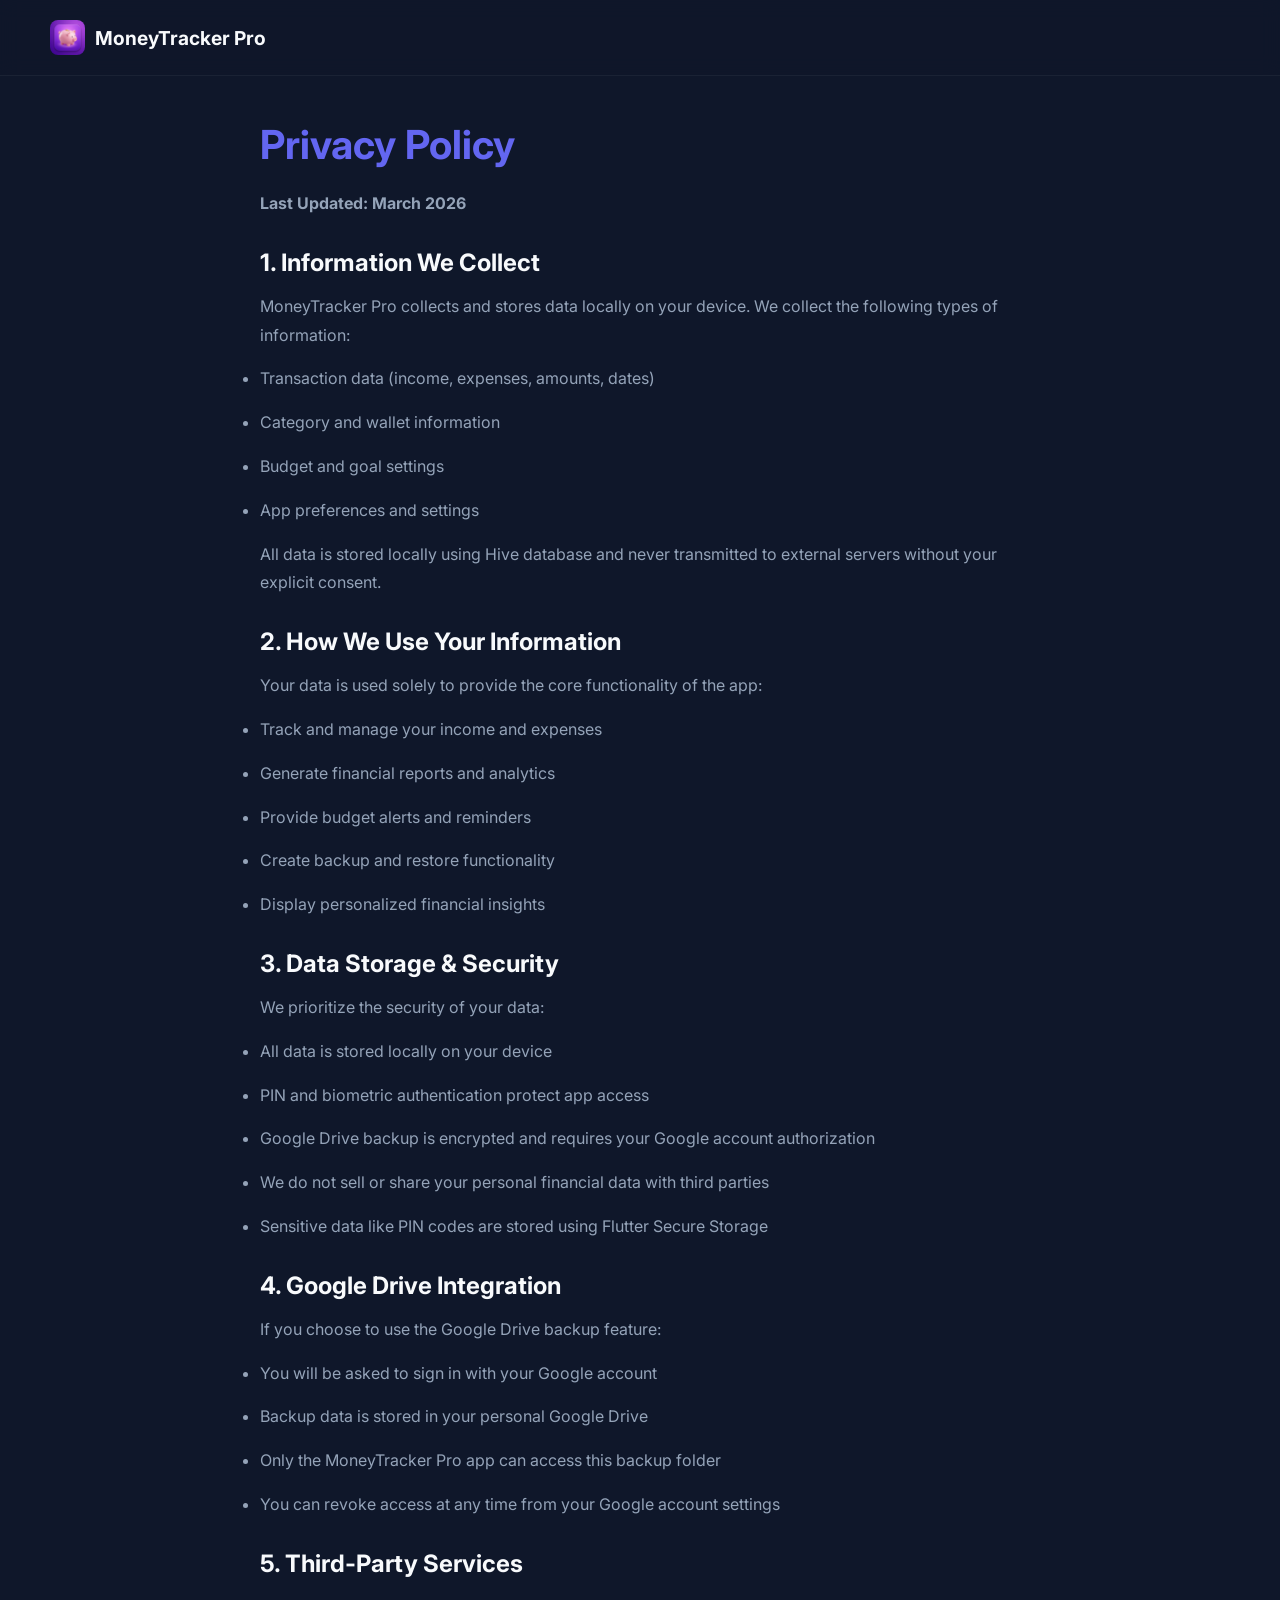
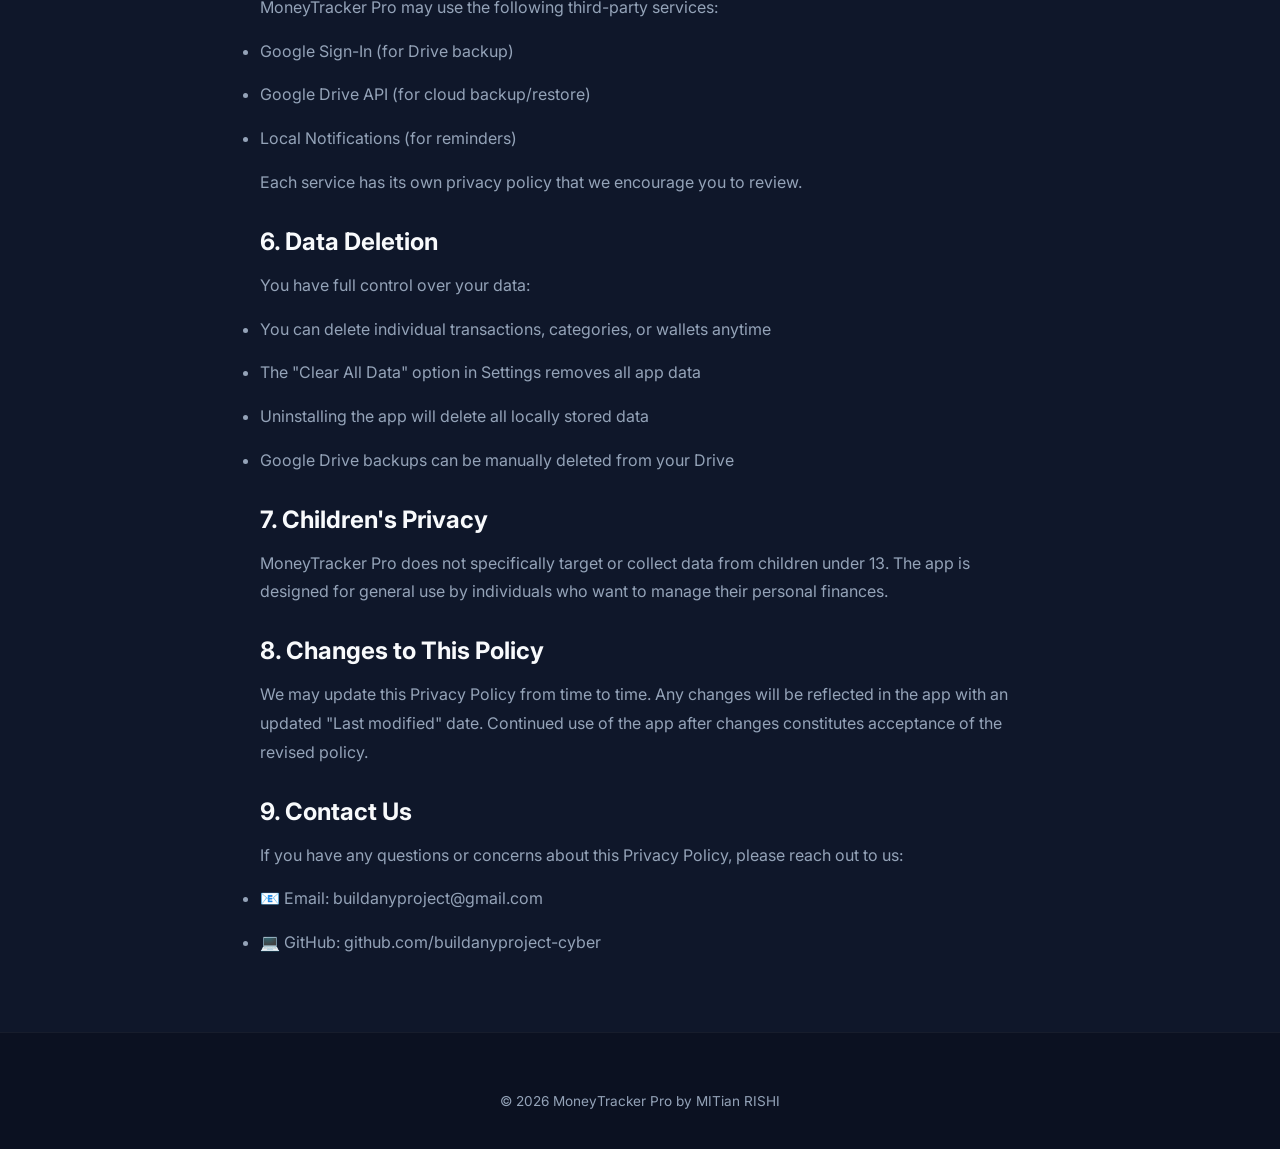
==== privacy.html @ 9db2c7a6 "Initial commit of MoneyTracker Pro landing page" ====
<!DOCTYPE html>
<html lang="en">

<head>
    <meta charset="UTF-8">
    <meta name="viewport" content="width=device-width, initial-scale=1.0">
    <title>Privacy Policy - MoneyTracker Pro</title>
    <link rel="stylesheet" href="style.css">
    <link href="https://fonts.googleapis.com/css2?family=Inter:wght@300;400;600;700&display=swap" rel="stylesheet">
    <style>
        .legal-content {
            padding: 120px 20px 60px;
            max-width: 800px;
            margin: 0 auto;
        }

        .legal-content h1 {
            font-size: 2.5rem;
            margin-bottom: 20px;
            color: var(--primary);
        }

        .legal-content h2 {
            margin-top: 30px;
            margin-bottom: 15px;
            font-size: 1.5rem;
        }

        .legal-content p,
        .legal-content li {
            color: var(--text-muted);
            line-height: 1.8;
            margin-bottom: 15px;
        }
    </style>
</head>

<body>
    <nav class="navbar">
        <a href="index.html" class="logo">
            <img src="assets/images/app_icon.png" alt="MoneyTracker Pro Logo">
            <span>MoneyTracker Pro</span>
        </a>
    </nav>

    <div class="legal-content fade-in-up">
        <h1>Privacy Policy</h1>
        <p><strong>Last Updated: March 2026</strong></p>

        <h2>1. Information We Collect</h2>
        <p>MoneyTracker Pro collects and stores data locally on your device. We collect the following types of information:</p>
        <ul>
            <li>Transaction data (income, expenses, amounts, dates)</li>
            <li>Category and wallet information</li>
            <li>Budget and goal settings</li>
            <li>App preferences and settings</li>
        </ul>
        <p>All data is stored locally using Hive database and never transmitted to external servers without your explicit consent.</p>

        <h2>2. How We Use Your Information</h2>
        <p>Your data is used solely to provide the core functionality of the app:</p>
        <ul>
            <li>Track and manage your income and expenses</li>
            <li>Generate financial reports and analytics</li>
            <li>Provide budget alerts and reminders</li>
            <li>Create backup and restore functionality</li>
            <li>Display personalized financial insights</li>
        </ul>

        <h2>3. Data Storage & Security</h2>
        <p>We prioritize the security of your data:</p>
        <ul>
            <li>All data is stored locally on your device</li>
            <li>PIN and biometric authentication protect app access</li>
            <li>Google Drive backup is encrypted and requires your Google account authorization</li>
            <li>We do not sell or share your personal financial data with third parties</li>
            <li>Sensitive data like PIN codes are stored using Flutter Secure Storage</li>
        </ul>

        <h2>4. Google Drive Integration</h2>
        <p>If you choose to use the Google Drive backup feature:</p>
        <ul>
            <li>You will be asked to sign in with your Google account</li>
            <li>Backup data is stored in your personal Google Drive</li>
            <li>Only the MoneyTracker Pro app can access this backup folder</li>
            <li>You can revoke access at any time from your Google account settings</li>
        </ul>

        <h2>5. Third-Party Services</h2>
        <p>MoneyTracker Pro may use the following third-party services:</p>
        <ul>
            <li>Google Sign-In (for Drive backup)</li>
            <li>Google Drive API (for cloud backup/restore)</li>
            <li>Local Notifications (for reminders)</li>
        </ul>
        <p>Each service has its own privacy policy that we encourage you to review.</p>

        <h2>6. Data Deletion</h2>
        <p>You have full control over your data:</p>
        <ul>
            <li>You can delete individual transactions, categories, or wallets anytime</li>
            <li>The "Clear All Data" option in Settings removes all app data</li>
            <li>Uninstalling the app will delete all locally stored data</li>
            <li>Google Drive backups can be manually deleted from your Drive</li>
        </ul>

        <h2>7. Children's Privacy</h2>
        <p>MoneyTracker Pro does not specifically target or collect data from children under 13. The app is designed for general use by individuals who want to manage their personal finances.</p>

        <h2>8. Changes to This Policy</h2>
        <p>We may update this Privacy Policy from time to time. Any changes will be reflected in the app with an updated "Last modified" date. Continued use of the app after changes constitutes acceptance of the revised policy.</p>

        <h2>9. Contact Us</h2>
        <p>If you have any questions or concerns about this Privacy Policy, please reach out to us:</p>
        <ul>
            <li>📧 Email: buildanyproject@gmail.com</li>
            <li>💻 GitHub: github.com/buildanyproject-cyber</li>
        </ul>
    </div>

    <footer>
        <div class="credits">
            <p>&copy; 2026 MoneyTracker Pro by MITian RISHI</p>
        </div>
    </footer>

    <script src="script.js"></script>
</body>

</html>
---- style.css ----
:root {
    --primary: #6366f1;
    --primary-alt: #4f46e5;
    --secondary: #ec4899;
    --bg-dark: #0f172a;
    --bg-card: #1e293b;
    --text-main: #f8fafc;
    --text-muted: #94a3b8;
    --success: #10b981;
}

* {
    margin: 0;
    padding: 0;
    box-sizing: border-box;
    font-family: 'Inter', sans-serif;
}

body {
    background-color: var(--bg-dark);
    color: var(--text-main);
    overflow-x: hidden;
}

a {
    text-decoration: none;
    color: inherit;
}

.container {
    max-width: 1200px;
    margin: 0 auto;
    padding: 0 20px;
}

.section {
    padding: 100px 0;
}

.text-center {
    text-align: center;
}

/* Navbar */
.navbar {
    display: flex;
    justify-content: space-between;
    align-items: center;
    padding: 20px 50px;
    background: rgba(15, 23, 42, 0.8);
    backdrop-filter: blur(10px);
    position: fixed;
    top: 0;
    width: 100%;
    z-index: 100;
    border-bottom: 1px solid rgba(255,255,255,0.05);
}

.navbar .logo {
    display: flex;
    align-items: center;
    gap: 10px;
    font-weight: 700;
    font-size: 1.2rem;
}

.navbar .logo img {
    height: 35px;
    border-radius: 8px;
}

.nav-links a {
    margin-left: 30px;
    font-weight: 600;
    font-size: 0.9rem;
    color: var(--text-muted);
    transition: color 0.3s;
}

.nav-links a:hover {
    color: var(--text-main);
}

/* Hero Section */
.hero {
    display: flex;
    align-items: center;
    justify-content: space-between;
    min-height: 100vh;
    padding: 120px 50px 0;
    max-width: 1300px;
    margin: 0 auto;
}

.hero-content {
    flex: 1;
    max-width: 600px;
}

.hero-content h1 {
    font-size: 3.5rem;
    line-height: 1.2;
    margin-bottom: 20px;
}

.hero-content h1 span {
    background: linear-gradient(135deg, var(--primary), var(--secondary));
    -webkit-background-clip: text;
    background-clip: text;
    -webkit-text-fill-color: transparent;
}

.hero-content p {
    font-size: 1.1rem;
    color: var(--text-muted);
    margin-bottom: 40px;
    line-height: 1.6;
}

/* 3D Phone Showcase Animations */
.hero-image-container {
    flex: 1;
    display: flex;
    justify-content: center;
    perspective: 1200px;
    padding-left: 20px;
}

.phone-showcase {
    position: relative;
    width: 380px;
    height: 700px;
    display: flex;
    align-items: center;
    justify-content: center;
    transform-style: preserve-3d;
    animation: floating-phones 6s ease-in-out infinite;
}

.phone-layer {
    position: absolute;
    width: 300px;
    border-radius: 40px;
    box-shadow: 0 30px 60px rgba(0,0,0,0.6), 0 0 40px rgba(99, 102, 241, 0.3);
    border: 8px solid #1e293b;
    background: #0f172a;
    overflow: hidden;
    transition: transform 0.6s cubic-bezier(0.25, 1, 0.5, 1), box-shadow 0.6s ease, filter 0.6s ease;
}

.phone-layer img {
    width: 100%;
    display: block;
}

.main-phone {
    z-index: 3;
    transform: translateZ(50px);
}

.bg-phone-left {
    z-index: 1;
    transform: translateX(-140px) translateZ(-150px) rotateY(15deg) scale(0.85);
    opacity: 0.5;
    filter: blur(2px) brightness(0.6);
}

.bg-phone-right {
    z-index: 2;
    transform: translateX(140px) translateZ(-150px) rotateY(-15deg) scale(0.85);
    opacity: 0.5;
    filter: blur(2px) brightness(0.6);
}

.phone-showcase:hover .bg-phone-left {
    transform: translateX(-190px) translateZ(-80px) rotateY(10deg) scale(0.9);
    opacity: 0.8;
    filter: blur(1px) brightness(0.9);
    box-shadow: -20px 20px 40px rgba(236, 72, 153, 0.2);
}

.phone-showcase:hover .bg-phone-right {
    transform: translateX(190px) translateZ(-80px) rotateY(-10deg) scale(0.9);
    opacity: 0.8;
    filter: blur(1px) brightness(0.9);
    box-shadow: 20px 20px 40px rgba(99, 102, 241, 0.2);
}

.phone-showcase:hover .main-phone {
    transform: translateZ(90px) scale(1.02);
    box-shadow: 0 40px 80px rgba(99, 102, 241, 0.5), 0 0 60px rgba(236, 72, 153, 0.3);
}

@keyframes floating-phones {
    0% { transform: translateY(0px) rotateX(2deg) rotateY(0deg); }
    50% { transform: translateY(-20px) rotateX(-2deg) rotateY(3deg); }
    100% { transform: translateY(0px) rotateX(2deg) rotateY(0deg); }
}

/* Buttons */
.download-buttons {
    display: flex;
    flex-wrap: wrap;
    gap: 15px;
}

.download-buttons.center {
    justify-content: center;
}

.btn {
    padding: 15px 25px;
    border-radius: 50px;
    font-weight: 600;
    font-size: 0.95rem;
    display: flex;
    align-items: center;
    gap: 10px;
    transition: all 0.3s ease;
    cursor: pointer;
    position: relative;
    overflow: hidden;
    z-index: 1;
}

.btn::before {
    content: '';
    position: absolute;
    top: -50%;
    left: -50%;
    width: 200%;
    height: 200%;
    background: conic-gradient(transparent, var(--secondary), var(--primary), transparent 50%);
    animation: rotate-border 2.5s linear infinite;
    opacity: 0;
    transition: opacity 0.3s ease;
    z-index: -2;
}

.btn::after {
    content: '';
    position: absolute;
    inset: 2px;
    border-radius: 48px;
    z-index: -1;
}

.btn:hover::before {
    opacity: 1;
}

.btn-primary {
    background: var(--primary);
    color: white;
    box-shadow: 0 10px 20px rgba(99, 102, 241, 0.3);
}
.btn-primary::after {
    background: var(--primary);
}
.btn-primary:hover {
    background: var(--primary-alt);
    transform: translateY(-3px);
}

.btn-secondary {
    background: rgba(255,255,255,0.1);
    color: white;
    border: 1px solid rgba(255,255,255,0.1);
}
.btn-secondary::after {
    background: #1e293b;
}

.btn-secondary:hover {
    background: transparent;
    border-color: transparent;
    transform: translateY(-3px);
}

.btn-disabled {
    background: rgba(255,255,255,0.05);
    color: var(--text-muted);
    cursor: not-allowed;
    border: 1px dashed rgba(255,255,255,0.2);
}
.btn-disabled::after {
    background: #0f172a;
}
.btn-disabled:hover {
    border-color: transparent;
    transform: translateY(-2px);
}

.badge {
    font-size: 0.7rem;
    padding: 3px 8px;
    border-radius: 12px;
    margin-left: 8px;
    font-weight: 700;
}
.badge-soon {
    background: rgba(255,255,255,0.2);
    color: #cbd5e1;
}
.badge-avail {
    background: rgba(16, 185, 129, 0.2);
    color: var(--success);
}

/* Features Grid */
.feature-grid {
    display: grid;
    grid-template-columns: repeat(auto-fit, minmax(300px, 1fr));
    gap: 30px;
    margin-top: 60px;
}

.feature-card {
    background: var(--bg-card);
    padding: 40px 30px;
    border-radius: 20px;
    border: 1px solid rgba(255,255,255,0.05);
    transition: transform 0.3s, box-shadow 0.3s;
    position: relative;
    overflow: hidden;
    z-index: 1;
}

.feature-card::before {
    content: '';
    position: absolute;
    top: -50%;
    left: -50%;
    width: 200%;
    height: 200%;
    background: conic-gradient(transparent, var(--primary), #818cf8, var(--secondary), transparent 50%);
    animation: rotate-border 2.5s linear infinite;
    opacity: 0;
    transition: opacity 0.5s ease;
    z-index: -2;
}

.feature-card::after {
    content: '';
    position: absolute;
    inset: 2px;
    background: linear-gradient(135deg, var(--bg-card), #161f33);
    border-radius: 18px;
    z-index: -1;
}

/* Specific Feature Card Tinting for UI Enhancement */
.feature-card:nth-child(1)::after { background: linear-gradient(135deg, rgba(30, 64, 175, 0.4), var(--bg-card)); } /* Blue - Wallet */
.feature-card:nth-child(2)::after { background: linear-gradient(135deg, rgba(190, 24, 93, 0.4), var(--bg-card)); } /* Pink - Analytics */
.feature-card:nth-child(3)::after { background: linear-gradient(135deg, rgba(180, 83, 9, 0.4), var(--bg-card)); } /* Orange - Languages */
.feature-card:nth-child(4)::after { background: linear-gradient(135deg, rgba(21, 128, 61, 0.4), var(--bg-card)); } /* Green - Privacy */
.feature-card:nth-child(5)::after { background: linear-gradient(135deg, rgba(15, 118, 110, 0.4), var(--bg-card)); } /* Teal - Currency */
.feature-card:nth-child(6)::after { background: linear-gradient(135deg, rgba(126, 34, 206, 0.4), var(--bg-card)); } /* Purple - Biometric */
.feature-card:nth-child(7)::after { background: linear-gradient(135deg, rgba(30, 41, 59, 0.8), var(--bg-card)); } /* Dark Slate - Theme */
.feature-card:nth-child(8)::after { background: linear-gradient(135deg, rgba(55, 48, 163, 0.4), var(--bg-card)); } /* Indigo - Cloud */

.feature-card:hover {
    transform: translateY(-10px);
    box-shadow: 0 20px 50px rgba(99, 102, 241, 0.2);
    border-color: transparent;
}

.feature-card:hover::before {
    opacity: 1;
}

.feature-icon {
    width: 60px;
    height: 60px;
    background: rgba(99, 102, 241, 0.1);
    color: var(--primary);
    border-radius: 15px;
    display: flex;
    align-items: center;
    justify-content: center;
    font-size: 1.5rem;
    margin: 0 auto 20px;
}

.feature-card h3 {
    margin-bottom: 15px;
    font-size: 1.3rem;
}

.feature-card p {
    color: var(--text-muted);
    line-height: 1.5;
}

/* Showcase Section */
.showcase-flex {
    display: flex;
    align-items: center;
    gap: 60px;
}

.showcase-reverse {
    flex-direction: row-reverse;
}

.showcase-content {
    flex: 1;
}

.showcase-content h2 {
    font-size: 2.5rem;
    margin-bottom: 20px;
}

.showcase-content p {
    color: var(--text-muted);
    line-height: 1.6;
    margin-bottom: 30px;
    font-size: 1.1rem;
}

.showcase-content ul {
    list-style: none;
}

.showcase-content ul li {
    margin-bottom: 15px;
    display: flex;
    align-items: center;
    gap: 15px;
    font-size: 1.1rem;
}

.showcase-content ul li i {
    color: var(--success);
    font-size: 1.2rem;
}

.showcase-image {
    flex: 1;
    display: flex;
    justify-content: center;
}

.showcase-image img {
    max-width: 350px;
    border-radius: 40px;
    box-shadow: 0 20px 50px rgba(0,0,0,0.4);
}

/* How It Works */
.how-it-works {
    background: var(--bg-dark);
}

.steps-container {
    display: grid;
    grid-template-columns: repeat(auto-fit, minmax(250px, 1fr));
    gap: 40px;
    margin-top: 50px;
}

.step-box {
    padding: 40px 30px 30px 30px;
    position: relative;
    border: 1px dashed rgba(255,255,255,0.1);
    border-radius: 20px;
    background: rgba(30, 41, 59, 0.4);
    transition: transform 0.3s, border-color 0.3s;
    overflow: hidden;
    z-index: 1;
    margin-top: 25px;
}

.step-box::before {
    content: '';
    position: absolute;
    top: -50%;
    left: -50%;
    width: 200%;
    height: 200%;
    background: conic-gradient(transparent, var(--secondary), #f472b6, var(--primary), transparent 50%);
    animation: rotate-border 2.5s linear infinite;
    opacity: 0;
    transition: opacity 0.5s ease;
    z-index: -2;
}

.step-box::after {
    content: '';
    position: absolute;
    inset: 2px;
    background: linear-gradient(135deg, rgba(30, 41, 59, 0.6), #161f33);
    border-radius: 18px;
    z-index: -1;
}

.step-box:hover {
    transform: translateY(-8px);
    border-color: transparent;
    box-shadow: 0 20px 50px rgba(236, 72, 153, 0.2);
}

.step-box:hover::before {
    opacity: 1;
}

.step-num {
    position: absolute;
    top: -25px;
    left: 50%;
    transform: translateX(-50%);
    width: 50px;
    height: 50px;
    background: linear-gradient(135deg, var(--primary), var(--secondary));
    color: white;
    border-radius: 50%;
    display: flex;
    align-items: center;
    justify-content: center;
    font-size: 1.5rem;
    font-weight: 700;
    box-shadow: 0 10px 20px rgba(99, 102, 241, 0.4);
    z-index: 2;
}

.step-box h3 {
    margin-top: 20px;
    margin-bottom: 15px;
    font-size: 1.2rem;
}

.step-box p {
    color: var(--text-muted);
    line-height: 1.6;
}

/* FAQ */
.faq-list {
    max-width: 800px;
    margin: 50px auto 0;
    display: flex;
    flex-direction: column;
    gap: 20px;
}

.faq-item {
    background: var(--bg-card);
    padding: 25px 30px;
    border-radius: 15px;
    border-left: 4px solid var(--primary);
    box-shadow: 0 10px 30px rgba(0,0,0,0.2);
}

.faq-item h4 {
    font-size: 1.15rem;
    margin-bottom: 12px;
    color: var(--text-main);
}

.faq-item p {
    color: var(--text-muted);
    line-height: 1.6;
}

/* Footer */
footer {
    border-top: 1px solid rgba(255,255,255,0.05);
    padding: 40px 50px;
    background: #0b1121;
}

.footer-content {
    display: flex;
    justify-content: space-between;
    align-items: center;
    margin-bottom: 30px;
    flex-wrap: wrap;
}

.footer-content .logo {
    display: flex;
    align-items: center;
    gap: 10px;
    font-weight: 700;
}

.footer-links a {
    color: var(--text-muted);
    margin-left: 20px;
    font-size: 0.9rem;
}

.footer-links a:hover {
    color: var(--text-main);
}

.credits {
    text-align: center;
    color: var(--text-muted);
    font-size: 0.85rem;
    margin-top: 20px;
}

/* Animations */
@keyframes rotate-border {
    100% { transform: rotate(360deg); }
}

@keyframes float {
    0% { transform: translateY(0px); }
    50% { transform: translateY(-20px); }
    100% { transform: translateY(0px); }
}

.float-anim {
    animation: float 6s ease-in-out infinite;
}

.fade-in-up {
    opacity: 0;
    transform: translateY(40px);
    transition: opacity 0.8s ease-out, transform 0.8s ease-out;
}

.fade-in-up.visible {
    opacity: 1;
    transform: translateY(0);
}

.delay-1 { transition-delay: 0.2s; }
.delay-2 { transition-delay: 0.4s; }

/* Hamburger Menu */
.hamburger {
    display: none;
    cursor: pointer;
    width: 30px;
    height: 24px;
    position: relative;
    z-index: 101; /* Above mobile menu */
}

.hamburger .bar {
    display: block;
    width: 100%;
    height: 3px;
    background-color: var(--text-main);
    border-radius: 3px;
    position: absolute;
    transition: all 0.3s ease-in-out;
}

.hamburger .bar:nth-child(1) { top: 0; }
.hamburger .bar:nth-child(2) { top: 10px; }
.hamburger .bar:nth-child(3) { top: 20px; }

.hamburger.active .bar:nth-child(1) {
    top: 10px;
    transform: rotate(45deg);
}

.hamburger.active .bar:nth-child(2) {
    opacity: 0;
}

.hamburger.active .bar:nth-child(3) {
    top: 10px;
    transform: rotate(-45deg);
}

/* Responsive */
@media (max-width: 900px) {
    .hero, .showcase-flex {
        flex-direction: column;
        text-align: center;
        padding-top: 120px;
    }
    .hero-content {
        margin-bottom: 40px;
    }
    .hero-content h1 {
        font-size: 2.8rem;
    }
    .download-buttons {
        justify-content: center;
    }
    .showcase-content ul {
        display: inline-block;
        text-align: left;
    }
    .navbar {
        padding: 15px 25px;
    }
    
    /* Mobile Menu Styles */
    .hamburger {
        display: block;
    }
    
    .nav-links {
        position: absolute;
        top: -500px;
        left: 0;
        background: rgba(15, 23, 42, 0.98);
        backdrop-filter: blur(15px);
        width: 100%;
        height: auto;
        padding: 90px 20px 30px;
        flex-direction: column;
        align-items: center;
        justify-content: flex-start;
        gap: 25px;
        transition: top 0.4s cubic-bezier(0.68, -0.55, 0.265, 1.55);
        display: flex;
        z-index: -1;
        border-radius: 0 0 20px 20px;
        border-bottom: 1px solid rgba(255, 255, 255, 0.05);
        box-shadow: 0 15px 30px rgba(0, 0, 0, 0.5);
    }
    
    .nav-links.active {
        top: 0;
    }
    
    .nav-links a {
        margin: 0;
        font-size: 1.2rem;
    }

    /* Fix 3D Phone Showcase for Tablets */
    .hero-image-container {
        padding-left: 0;
        transform: scale(0.8);
        margin-top: 20px;
    }
}

@media (max-width: 600px) {
    .hero-content h1 {
        font-size: 2.2rem;
    }
    .hero-content p {
        font-size: 1rem;
    }
    
    /* Fix 3D Phone Showcase for Mobile */
    .hero-image-container {
        transform: scale(0.55);
        margin-top: -50px;
        height: 450px;
        align-items: flex-start;
    }
    
    .phone-showcase {
        width: 300px;
        height: 550px;
    }
    
    .phone-layer {
        width: 250px;
    }
    
    .bg-phone-left {
        transform: translateX(-100px) translateZ(-150px) rotateY(15deg) scale(0.85);
    }
    
    .bg-phone-right {
        transform: translateX(100px) translateZ(-150px) rotateY(-15deg) scale(0.85);
    }

    .showcase-content h2 {
        font-size: 2rem;
    }
    
    .showcase-image img {
        max-width: 100%;
        padding: 0 20px;
    }
    
    .download-buttons {
        flex-direction: column;
        align-items: stretch;
    }
    
    .btn {
        justify-content: center;
    }
    
    .footer-content {
        flex-direction: column;
        gap: 20px;
    }
    
    .footer-links {
        display: flex;
        flex-direction: column;
        align-items: center;
        gap: 15px;
    }
    
    .footer-links a {
        margin-left: 0;
    }
}
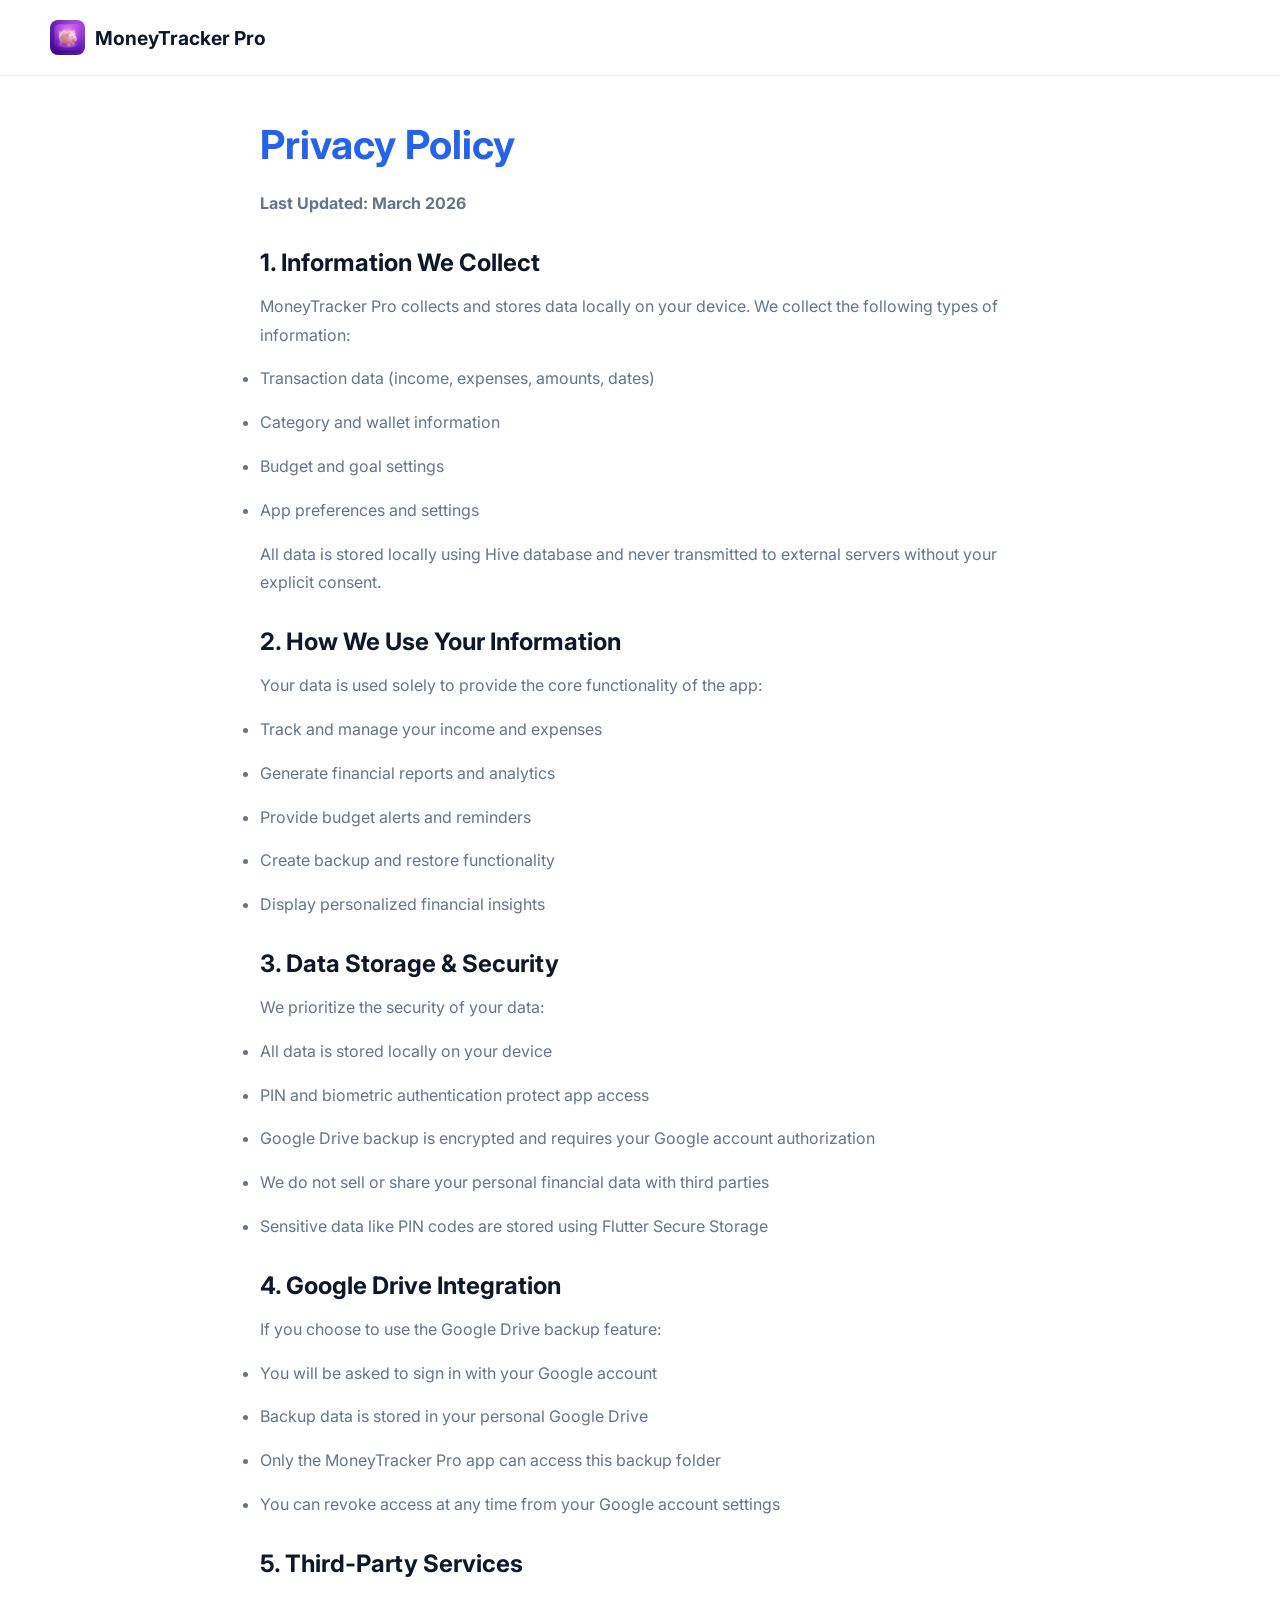
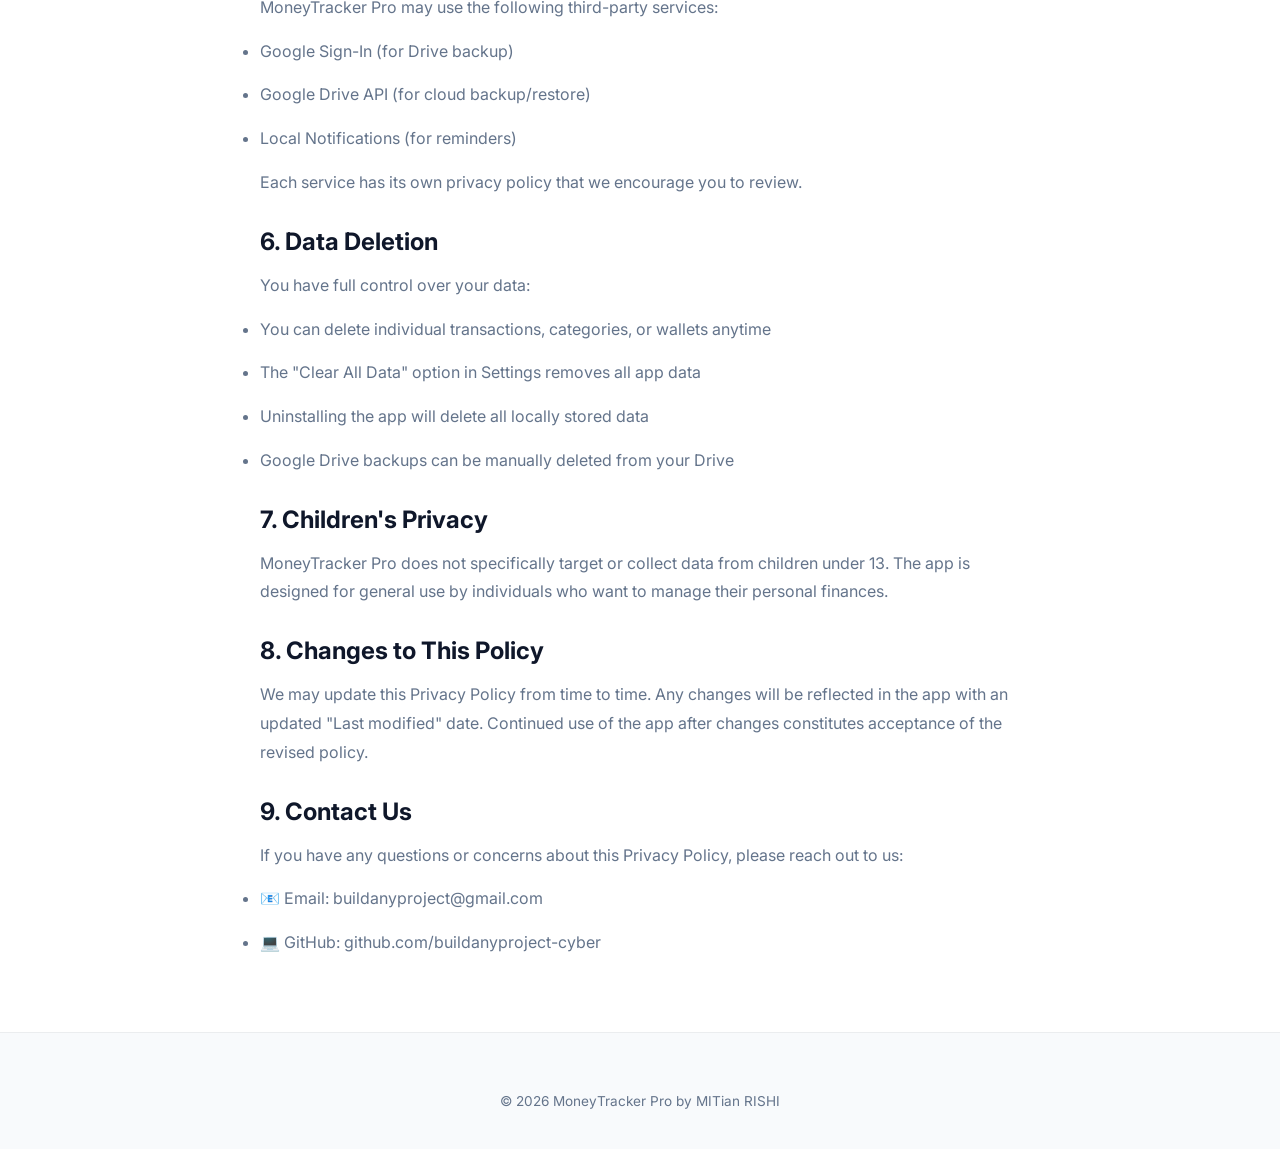
==== commit bf60e089: "Install Vercel Web Analytics Implemented Vercel Web Analytics for MoneyTracker Pro  ## Summary Succe" ====
--- a/privacy.html
+++ b/privacy.html
@@ -33,6 +33,11 @@
             margin-bottom: 15px;
         }
     </style>
+    <!-- Vercel Web Analytics -->
+    <script>
+        window.va = window.va || function () { (window.vaq = window.vaq || []).push(arguments); };
+    </script>
+    <script defer src="/_vercel/insights/script.js"></script>
 </head>
 
 <body>
--- a/style.css
+++ b/style.css
@@ -1,12 +1,14 @@
 :root {
-    --primary: #6366f1;
-    --primary-alt: #4f46e5;
-    --secondary: #ec4899;
-    --bg-dark: #0f172a;
-    --bg-card: #1e293b;
-    --text-main: #f8fafc;
-    --text-muted: #94a3b8;
-    --success: #10b981;
+    --primary: #2563EB; /* Blue */
+    --primary-light: #60A5FA;
+    --primary-alt: #1D4ED8;
+    --secondary: #10B981; /* Green */
+    --accent: #F59E0B; /* Orange */
+    --bg-light: #FFFFFF;
+    --bg-card: #F8FAFC;
+    --text-main: #0F172A;
+    --text-muted: #64748B;
+    --success: #10B981;
 }
 
 * {
@@ -17,7 +19,7 @@
 }
 
 body {
-    background-color: var(--bg-dark);
+    background-color: var(--bg-light);
     color: var(--text-main);
     overflow-x: hidden;
 }
@@ -47,13 +49,13 @@
     justify-content: space-between;
     align-items: center;
     padding: 20px 50px;
-    background: rgba(15, 23, 42, 0.8);
+    background: rgba(255, 255, 255, 0.8);
     backdrop-filter: blur(10px);
     position: fixed;
     top: 0;
     width: 100%;
     z-index: 100;
-    border-bottom: 1px solid rgba(255,255,255,0.05);
+    border-bottom: 1px solid rgba(0,0,0,0.05);
 }
 
 .navbar .logo {
@@ -97,6 +99,34 @@
     max-width: 600px;
 }
 
+.offer-badge {
+    display: inline-flex;
+    align-items: center;
+    gap: 8px;
+    background: linear-gradient(135deg, rgba(37, 99, 235, 0.1), rgba(245, 158, 11, 0.1));
+    border: 1px solid rgba(37, 99, 235, 0.2);
+    color: var(--primary);
+    padding: 8px 16px;
+    border-radius: 30px;
+    font-size: 0.85rem;
+    font-weight: 600;
+    margin-bottom: 20px;
+    text-transform: uppercase;
+    letter-spacing: 1px;
+    box-shadow: 0 4px 15px rgba(37, 99, 235, 0.1);
+    animation: pulse-glow 2s infinite;
+}
+
+.offer-badge i {
+    color: var(--primary);
+}
+
+@keyframes pulse-glow {
+    0% { box-shadow: 0 0 0 0 rgba(124, 58, 237, 0.4); }
+    70% { box-shadow: 0 0 0 10px rgba(124, 58, 237, 0); }
+    100% { box-shadow: 0 0 0 0 rgba(124, 58, 237, 0); }
+}
+
 .hero-content h1 {
     font-size: 3.5rem;
     line-height: 1.2;
@@ -104,7 +134,7 @@
 }
 
 .hero-content h1 span {
-    background: linear-gradient(135deg, var(--primary), var(--secondary));
+    background: linear-gradient(135deg, var(--primary), var(--secondary), var(--accent));
     -webkit-background-clip: text;
     background-clip: text;
     -webkit-text-fill-color: transparent;
@@ -141,9 +171,9 @@
     position: absolute;
     width: 300px;
     border-radius: 40px;
-    box-shadow: 0 30px 60px rgba(0,0,0,0.6), 0 0 40px rgba(99, 102, 241, 0.3);
-    border: 8px solid #1e293b;
-    background: #0f172a;
+    box-shadow: 0 30px 60px rgba(0,0,0,0.1), 0 0 40px rgba(37, 99, 231, 0.1);
+    border: 8px solid #FFFFFF;
+    background: #FFFFFF;
     overflow: hidden;
     transition: transform 0.6s cubic-bezier(0.25, 1, 0.5, 1), box-shadow 0.6s ease, filter 0.6s ease;
 }
@@ -176,19 +206,19 @@
     transform: translateX(-190px) translateZ(-80px) rotateY(10deg) scale(0.9);
     opacity: 0.8;
     filter: blur(1px) brightness(0.9);
-    box-shadow: -20px 20px 40px rgba(236, 72, 153, 0.2);
+    box-shadow: -20px 20px 40px rgba(0, 184, 148, 0.2);
 }
 
 .phone-showcase:hover .bg-phone-right {
     transform: translateX(190px) translateZ(-80px) rotateY(-10deg) scale(0.9);
     opacity: 0.8;
     filter: blur(1px) brightness(0.9);
-    box-shadow: 20px 20px 40px rgba(99, 102, 241, 0.2);
+    box-shadow: 20px 20px 40px rgba(108, 92, 231, 0.2);
 }
 
 .phone-showcase:hover .main-phone {
     transform: translateZ(90px) scale(1.02);
-    box-shadow: 0 40px 80px rgba(99, 102, 241, 0.5), 0 0 60px rgba(236, 72, 153, 0.3);
+    box-shadow: 0 40px 80px rgba(108, 92, 231, 0.5), 0 0 60px rgba(0, 184, 148, 0.3);
 }
 
 @keyframes floating-phones {
@@ -230,7 +260,7 @@
     left: -50%;
     width: 200%;
     height: 200%;
-    background: conic-gradient(transparent, var(--secondary), var(--primary), transparent 50%);
+    background: conic-gradient(transparent, var(--secondary), var(--primary), var(--accent), transparent 50%);
     animation: rotate-border 2.5s linear infinite;
     opacity: 0;
     transition: opacity 0.3s ease;
@@ -263,17 +293,18 @@
 }
 
 .btn-secondary {
-    background: rgba(255,255,255,0.1);
+    background: var(--secondary);
     color: white;
-    border: 1px solid rgba(255,255,255,0.1);
+    border: 1px solid var(--secondary);
+    box-shadow: 0 10px 20px rgba(16, 185, 129, 0.2);
 }
 .btn-secondary::after {
-    background: #1e293b;
+    background: var(--secondary);
 }
 
 .btn-secondary:hover {
-    background: transparent;
-    border-color: transparent;
+    background: var(--secondary);
+    opacity: 0.9;
     transform: translateY(-3px);
 }
 
@@ -284,7 +315,7 @@
     border: 1px dashed rgba(255,255,255,0.2);
 }
 .btn-disabled::after {
-    background: #0f172a;
+    background: #F1F5F9;
 }
 .btn-disabled:hover {
     border-color: transparent;
@@ -319,7 +350,7 @@
     background: var(--bg-card);
     padding: 40px 30px;
     border-radius: 20px;
-    border: 1px solid rgba(255,255,255,0.05);
+    border: 1px solid rgba(0,0,0,0.05);
     transition: transform 0.3s, box-shadow 0.3s;
     position: relative;
     overflow: hidden;
@@ -333,7 +364,7 @@
     left: -50%;
     width: 200%;
     height: 200%;
-    background: conic-gradient(transparent, var(--primary), #818cf8, var(--secondary), transparent 50%);
+    background: conic-gradient(transparent, var(--primary), var(--secondary), var(--accent), transparent 50%);
     animation: rotate-border 2.5s linear infinite;
     opacity: 0;
     transition: opacity 0.5s ease;
@@ -344,20 +375,20 @@
     content: '';
     position: absolute;
     inset: 2px;
-    background: linear-gradient(135deg, var(--bg-card), #161f33);
+    background: linear-gradient(135deg, var(--bg-card), #FFFFFF);
     border-radius: 18px;
     z-index: -1;
 }
 
 /* Specific Feature Card Tinting for UI Enhancement */
-.feature-card:nth-child(1)::after { background: linear-gradient(135deg, rgba(30, 64, 175, 0.4), var(--bg-card)); } /* Blue - Wallet */
-.feature-card:nth-child(2)::after { background: linear-gradient(135deg, rgba(190, 24, 93, 0.4), var(--bg-card)); } /* Pink - Analytics */
-.feature-card:nth-child(3)::after { background: linear-gradient(135deg, rgba(180, 83, 9, 0.4), var(--bg-card)); } /* Orange - Languages */
-.feature-card:nth-child(4)::after { background: linear-gradient(135deg, rgba(21, 128, 61, 0.4), var(--bg-card)); } /* Green - Privacy */
-.feature-card:nth-child(5)::after { background: linear-gradient(135deg, rgba(15, 118, 110, 0.4), var(--bg-card)); } /* Teal - Currency */
-.feature-card:nth-child(6)::after { background: linear-gradient(135deg, rgba(126, 34, 206, 0.4), var(--bg-card)); } /* Purple - Biometric */
-.feature-card:nth-child(7)::after { background: linear-gradient(135deg, rgba(30, 41, 59, 0.8), var(--bg-card)); } /* Dark Slate - Theme */
-.feature-card:nth-child(8)::after { background: linear-gradient(135deg, rgba(55, 48, 163, 0.4), var(--bg-card)); } /* Indigo - Cloud */
+.feature-card:nth-child(1)::after { background: linear-gradient(135deg, rgba(37, 99, 235, 0.05), #FFFFFF); } /* Blue */
+.feature-card:nth-child(2)::after { background: linear-gradient(135deg, rgba(16, 185, 129, 0.05), #FFFFFF); } /* Green */
+.feature-card:nth-child(3)::after { background: linear-gradient(135deg, rgba(245, 158, 11, 0.05), #FFFFFF); } /* Orange */
+.feature-card:nth-child(4)::after { background: linear-gradient(135deg, rgba(37, 99, 235, 0.05), #FFFFFF); } /* Blue */
+.feature-card:nth-child(5)::after { background: linear-gradient(135deg, rgba(16, 185, 129, 0.05), #FFFFFF); } /* Green */
+.feature-card:nth-child(6)::after { background: linear-gradient(135deg, rgba(245, 158, 11, 0.05), #FFFFFF); } /* Orange */
+.feature-card:nth-child(7)::after { background: linear-gradient(135deg, rgba(37, 99, 235, 0.05), #FFFFFF); } /* Blue */
+.feature-card:nth-child(8)::after { background: linear-gradient(135deg, rgba(16, 185, 129, 0.05), #FFFFFF); } /* Green */
 
 .feature-card:hover {
     transform: translateY(-10px);
@@ -450,7 +481,7 @@
 
 /* How It Works */
 .how-it-works {
-    background: var(--bg-dark);
+    background: #F8FAFC;
 }
 
 .steps-container {
@@ -479,7 +510,7 @@
     left: -50%;
     width: 200%;
     height: 200%;
-    background: conic-gradient(transparent, var(--secondary), #f472b6, var(--primary), transparent 50%);
+    background: conic-gradient(transparent, var(--secondary), var(--primary-light), var(--primary), transparent 50%);
     animation: rotate-border 2.5s linear infinite;
     opacity: 0;
     transition: opacity 0.5s ease;
@@ -490,7 +521,7 @@
     content: '';
     position: absolute;
     inset: 2px;
-    background: linear-gradient(135deg, rgba(30, 41, 59, 0.6), #161f33);
+    background: #FFFFFF;
     border-radius: 18px;
     z-index: -1;
 }
@@ -565,9 +596,9 @@
 
 /* Footer */
 footer {
-    border-top: 1px solid rgba(255,255,255,0.05);
+    border-top: 1px solid rgba(0,0,0,0.05);
     padding: 40px 50px;
-    background: #0b1121;
+    background: #F8FAFC;
 }
 
 .footer-content {
@@ -702,7 +733,7 @@
         position: absolute;
         top: -500px;
         left: 0;
-        background: rgba(15, 23, 42, 0.98);
+        background: rgba(255, 255, 255, 0.98);
         backdrop-filter: blur(15px);
         width: 100%;
         height: auto;
